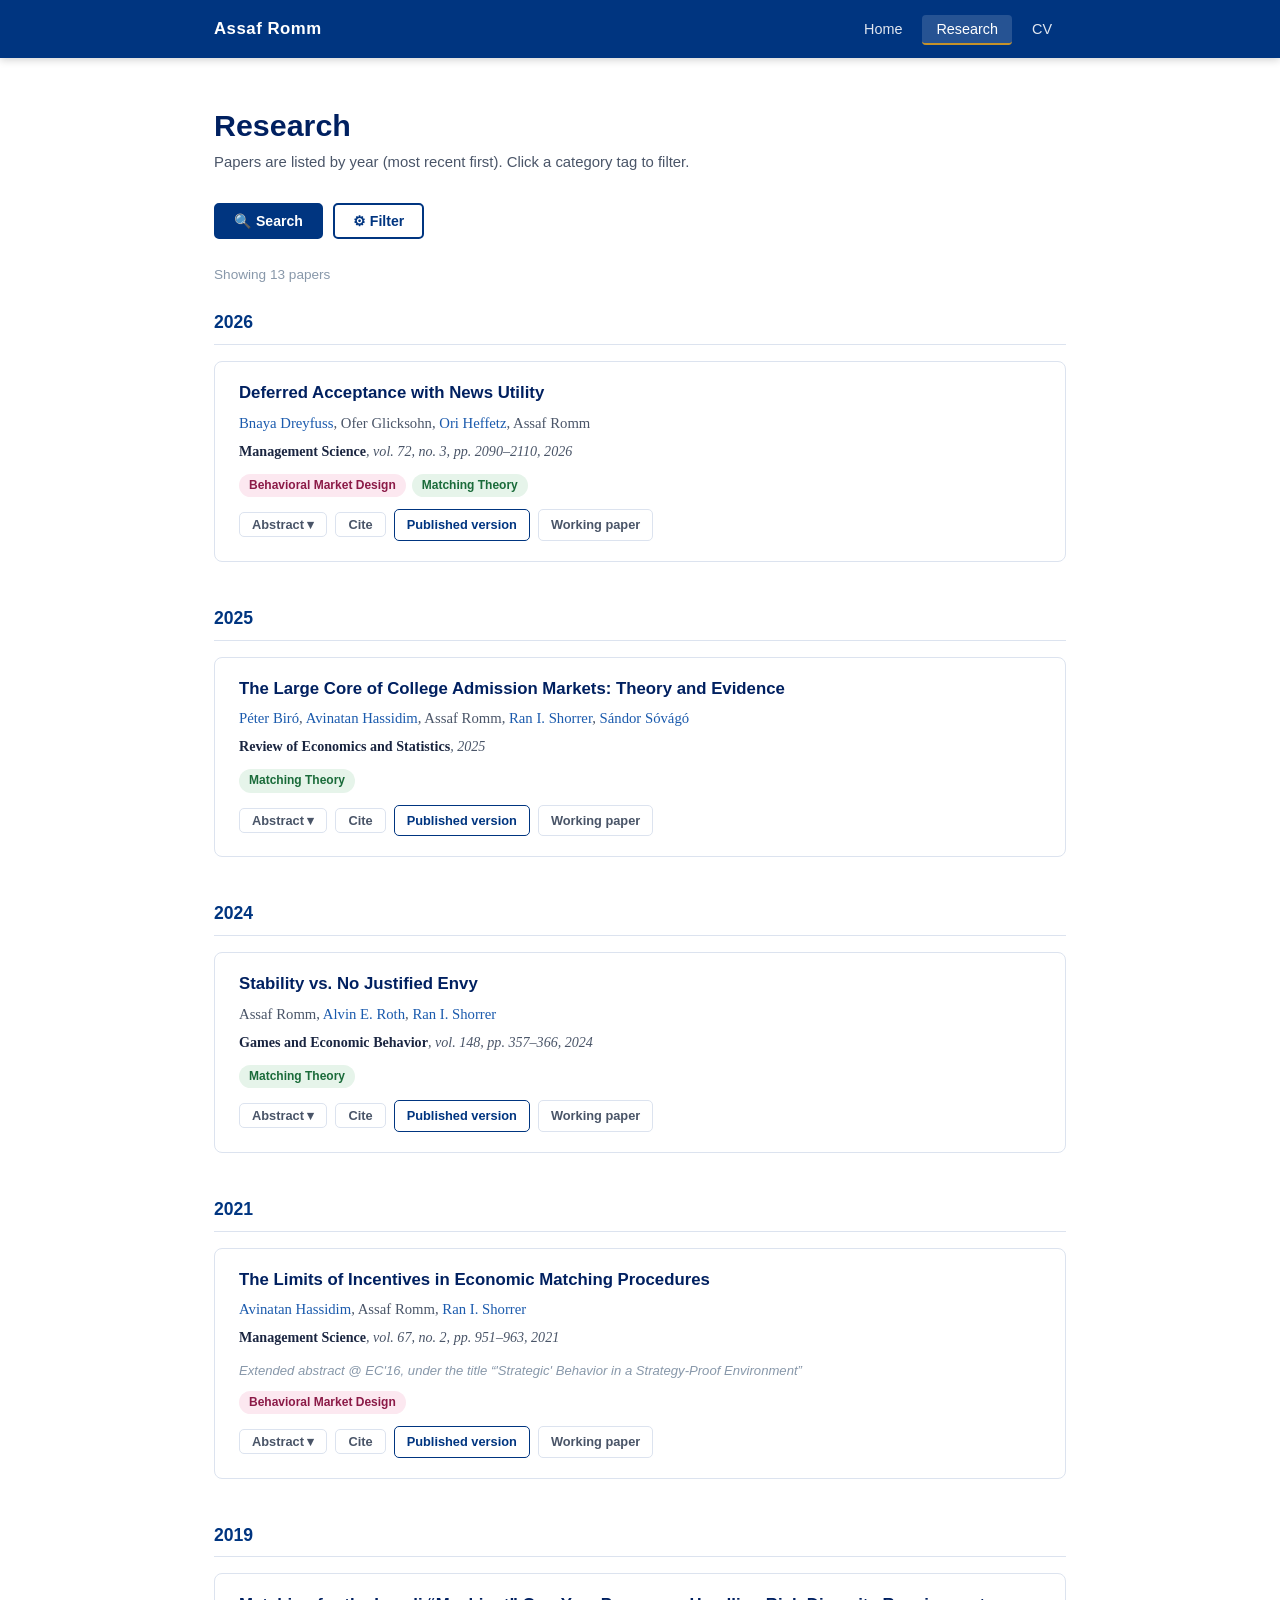
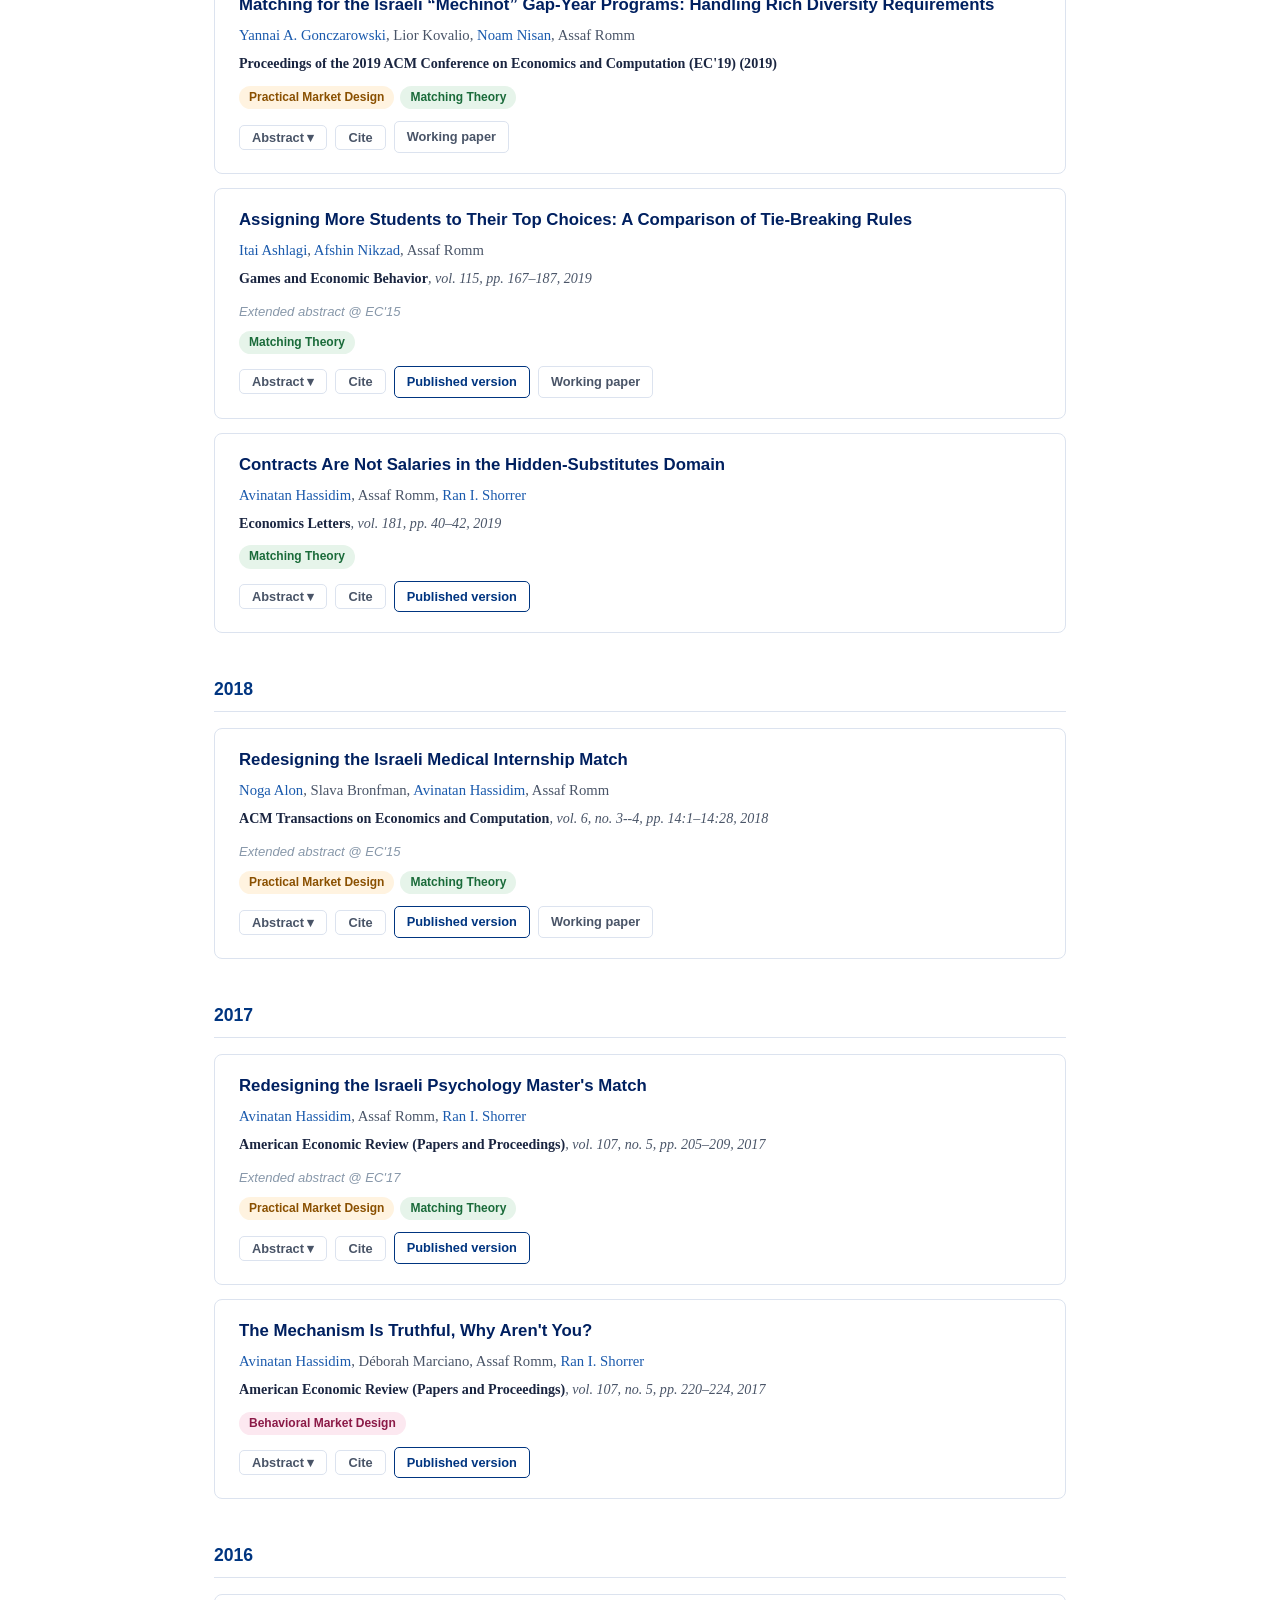
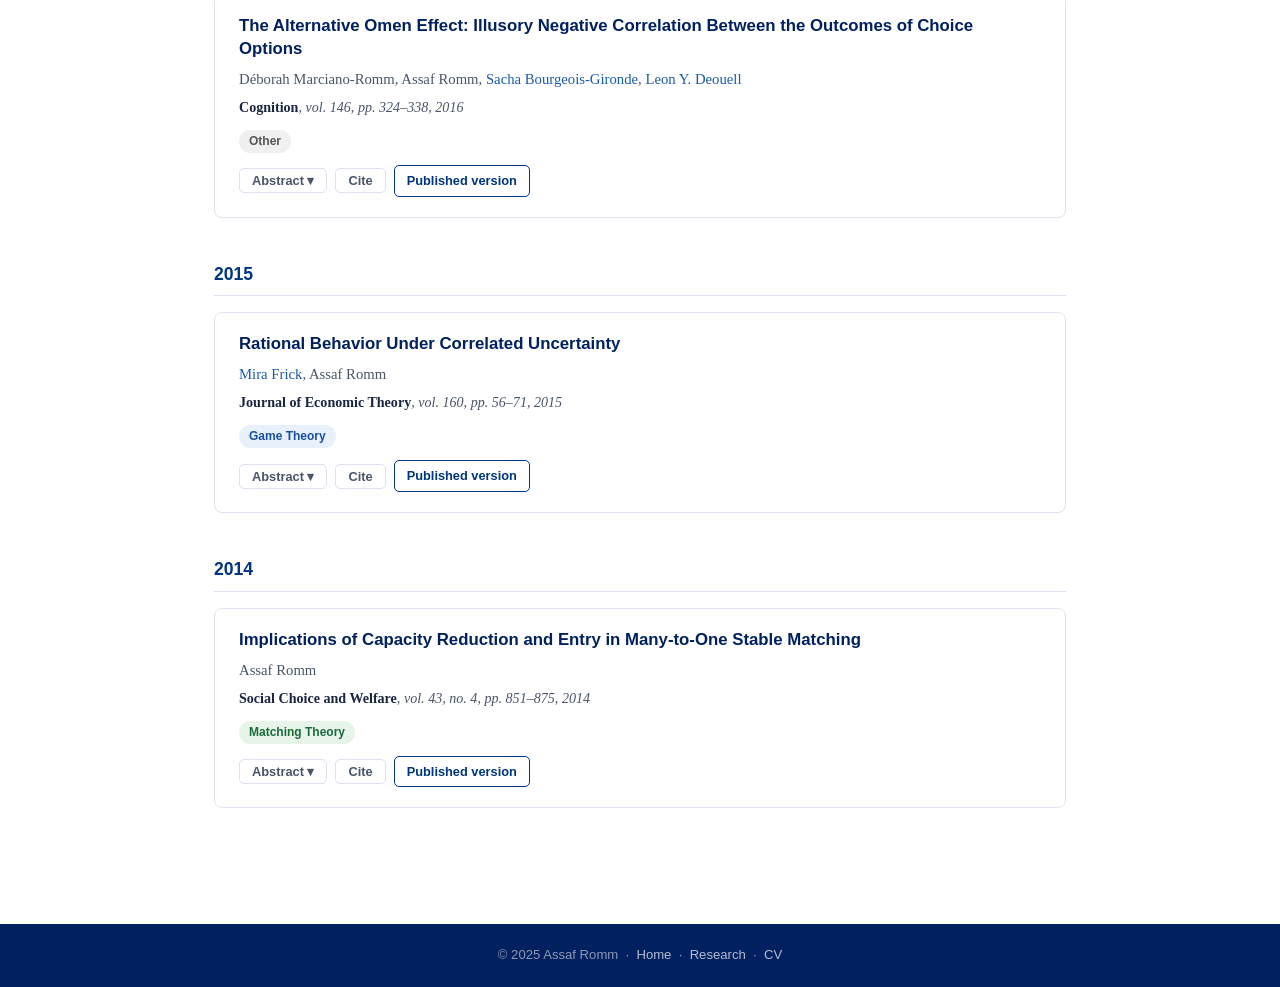
==== research.html @ cd363806 "Add files via upload" ====
<!DOCTYPE html>
<html lang="en">
<head>
  <meta charset="UTF-8" />
  <meta name="viewport" content="width=device-width, initial-scale=1.0" />
  <title>Research — Assaf Romm</title>
  <link rel="stylesheet" href="styles.css" />
</head>
<body>

<!-- ── Navigation ── -->
<nav>
  <div class="nav-inner">
    <a href="index.html" class="nav-brand">Assaf Romm</a>
    <button class="nav-toggle" id="nav-toggle" aria-label="Toggle menu">
      <span></span><span></span><span></span>
    </button>
    <ul class="nav-links" id="nav-links">
      <li><a href="index.html">Home</a></li>
      <li><a href="research.html" class="active">Research</a></li>
      <li><a href="cv.html">CV</a></li>
    </ul>
  </div>
</nav>

<!-- ── Page content ── -->
<div class="page-content">

  <div class="research-header">
    <h1 style="font-size:1.9rem; color:var(--primary-dark); margin-bottom:6px;">Research</h1>
    <p style="color:var(--text-mid); font-family:'Arial',sans-serif; font-size:0.93rem;">
      Papers are listed by year (most recent first). Click a category tag to filter.
    </p>
  </div>

  <!-- Controls -->
  <div class="research-controls">
    <button class="btn btn-primary" id="search-btn">🔍 Search</button>
    <button class="btn btn-outline" id="filter-btn">⚙ Filter</button>
  </div>

  <!-- Search bar (hidden until toggled) -->
  <div class="search-wrap" id="search-wrap">
    <input type="text" id="search-input" placeholder="Search by title, author, keyword…" autocomplete="off" />
    <button class="btn btn-sm btn-ghost" id="search-close">✕</button>
  </div>

  <!-- Filter panel (hidden until toggled) -->
  <div class="filter-panel" id="filter-panel">

    <div class="filter-group">
      <label class="filter-title">Category</label>
      <div class="filter-checkboxes">
        <label>
          <input type="checkbox" class="cat-filter" value="Game Theory" />
          <span class="tag tag-game-theory" style="pointer-events:none">Game Theory</span>
        </label>
        <label>
          <input type="checkbox" class="cat-filter" value="Matching Theory" />
          <span class="tag tag-matching-theory" style="pointer-events:none">Matching Theory</span>
        </label>
        <label>
          <input type="checkbox" class="cat-filter" value="Practical Market Design" />
          <span class="tag tag-practical-market-design" style="pointer-events:none">Practical Market Design</span>
        </label>
        <label>
          <input type="checkbox" class="cat-filter" value="Behavioral Market Design" />
          <span class="tag tag-behavioral-market-design" style="pointer-events:none">Behavioral Market Design</span>
        </label>
        <label>
          <input type="checkbox" class="cat-filter" value="Other" />
          <span class="tag tag-other" style="pointer-events:none">Other</span>
        </label>
      </div>
    </div>

    <div class="filter-group">
      <label class="filter-title">Coauthor</label>
      <select id="coauthor-filter" class="coauthor-select">
        <option value="">All coauthors</option>
      </select>
    </div>

    <div class="filter-group">
      <label class="filter-title">Year range</label>
      <div class="year-range-row">
        <input type="number" id="year-min" placeholder="From" min="1900" max="2100" />
        <span>–</span>
        <input type="number" id="year-max" placeholder="To"   min="1900" max="2100" />
      </div>
    </div>

    <div class="filter-footer">
      <button class="btn btn-sm btn-ghost" id="clear-filters">Clear filters</button>
    </div>
  </div>

  <!-- Result count -->
  <div class="paper-count" id="paper-count"></div>

  <!-- Papers rendered here -->
  <div id="papers-container">
    <div class="no-results" style="padding:40px 0;">
      Loading papers…
    </div>
  </div>

</div>

<!-- ── Cite Modal ── -->
<div class="modal-overlay" id="cite-modal" role="dialog" aria-modal="true" aria-label="Citation">
  <div class="modal-box">
    <button class="modal-close" id="cite-close" aria-label="Close">×</button>
    <h3>Cite this paper</h3>

    <p style="font-family:'Arial',sans-serif;font-size:0.82rem;color:var(--text-light);margin-bottom:6px;">
      Plain text citation
    </p>
    <div class="cite-text" id="cite-citation"></div>

    <p style="font-family:'Arial',sans-serif;font-size:0.82rem;color:var(--text-light);margin:14px 0 6px;">
      BibTeX
    </p>
    <div class="cite-text" id="cite-bibtex"></div>

    <div class="modal-footer">
      <button class="btn btn-sm btn-ghost" id="copy-citation-btn">Copy citation</button>
      <button class="btn btn-sm btn-outline" id="copy-bibtex-btn">Copy BibTeX</button>
    </div>
  </div>
</div>

<!-- ── Footer ── -->
<footer>
  <p>&copy; 2025 Assaf Romm &nbsp;·&nbsp;
    <a href="index.html">Home</a> &nbsp;·&nbsp;
    <a href="research.html">Research</a> &nbsp;·&nbsp;
    <a href="cv.html">CV</a>
  </p>
</footer>

<script>
  // Mobile nav toggle
  document.getElementById('nav-toggle').addEventListener('click', () => {
    document.getElementById('nav-links').classList.toggle('open');
  });

  // Search close button
  document.getElementById('search-close')?.addEventListener('click', () => {
    document.getElementById('search-wrap').classList.remove('open');
    document.getElementById('search-input').value = '';
    if (typeof refresh === 'function') refresh();
  });
</script>
<script src="js/bib-parser.js"></script>
</body>
</html>
---- styles.css ----
/* ============================================================
   styles.css — Assaf Romm Academic Website
   Color scheme inspired by the Hebrew University Business School
   ============================================================ */

:root {
  --primary:        #003580;   /* HUJI deep navy */
  --primary-dark:   #002060;
  --primary-light:  #1a5aad;
  --accent:         #c5922a;   /* Gold */
  --accent-light:   #f5e9cc;
  --bg:             #ffffff;
  --bg-light:       #f4f6fa;
  --bg-mid:         #eaf0f8;
  --border:         #dce3ef;
  --text:           #1a2540;
  --text-mid:       #4a5568;
  --text-light:     #8898aa;
  --link:           #1a5aad;
  --link-hover:     #c5922a;
  --tag-gt:         #e8f0fb;
  --tag-gt-text:    #1a4f9e;
  --tag-mt:         #e6f4ea;
  --tag-mt-text:    #1a6b3a;
  --tag-pmd:        #fff3e0;
  --tag-pmd-text:   #8a5000;
  --tag-bmd:        #fce8f0;
  --tag-bmd-text:   #8b1a47;
}

/* ---- Reset & Base ---- */
*, *::before, *::after { box-sizing: border-box; margin: 0; padding: 0; }

html { scroll-behavior: smooth; }

body {
  font-family: 'Georgia', 'Times New Roman', serif;
  font-size: 16px;
  line-height: 1.7;
  color: var(--text);
  background: var(--bg);
}

a {
  color: var(--link);
  text-decoration: none;
  transition: color 0.18s;
}
a:hover { color: var(--link-hover); text-decoration: underline; }

h1, h2, h3, h4 {
  font-family: 'Arial', 'Helvetica Neue', sans-serif;
  font-weight: 700;
  line-height: 1.25;
  color: var(--primary-dark);
}

/* ---- Navigation ---- */
nav {
  background: var(--primary);
  position: sticky;
  top: 0;
  z-index: 100;
  box-shadow: 0 2px 8px rgba(0,0,0,0.18);
}

.nav-inner {
  max-width: 900px;
  margin: 0 auto;
  padding: 0 24px;
  display: flex;
  align-items: center;
  justify-content: space-between;
  height: 58px;
}

.nav-brand {
  font-family: 'Arial', sans-serif;
  font-size: 1.05rem;
  font-weight: 700;
  color: #fff;
  letter-spacing: 0.03em;
  text-decoration: none;
}
.nav-brand:hover { color: var(--accent); text-decoration: none; }

.nav-links {
  list-style: none;
  display: flex;
  gap: 6px;
}

.nav-links a {
  color: rgba(255,255,255,0.88);
  font-family: 'Arial', sans-serif;
  font-size: 0.9rem;
  font-weight: 500;
  padding: 6px 14px;
  border-radius: 4px;
  text-decoration: none;
  transition: background 0.18s, color 0.18s;
}
.nav-links a:hover,
.nav-links a.active {
  background: rgba(255,255,255,0.15);
  color: #fff;
  text-decoration: none;
}
.nav-links a.active {
  border-bottom: 2px solid var(--accent);
}

/* Hamburger (mobile) */
.nav-toggle {
  display: none;
  background: none;
  border: none;
  cursor: pointer;
  flex-direction: column;
  gap: 5px;
  padding: 4px;
}
.nav-toggle span {
  display: block;
  width: 24px;
  height: 2px;
  background: #fff;
  border-radius: 2px;
  transition: 0.3s;
}

/* ---- Page Layout ---- */
.page-content {
  max-width: 900px;
  margin: 0 auto;
  padding: 48px 24px 80px;
}

/* ---- Homepage Hero ---- */
.hero {
  background: linear-gradient(135deg, var(--primary) 0%, var(--primary-light) 100%);
  color: #fff;
  padding: 64px 24px 56px;
}

.hero-inner {
  max-width: 900px;
  margin: 0 auto;
  display: flex;
  align-items: center;
  gap: 48px;
}

.hero-photo {
  flex-shrink: 0;
  width: 160px;
  height: 160px;
  border-radius: 50%;
  border: 4px solid rgba(255,255,255,0.35);
  background: rgba(255,255,255,0.12);
  overflow: hidden;
  display: flex;
  align-items: center;
  justify-content: center;
  font-size: 3rem;
  color: rgba(255,255,255,0.5);
}

.hero-photo img {
  width: 100%;
  height: 100%;
  object-fit: cover;
}

.hero-text h1 {
  color: #fff;
  font-size: 2.4rem;
  margin-bottom: 6px;
}

.hero-text .hero-title {
  font-size: 1.05rem;
  color: rgba(255,255,255,0.82);
  font-family: 'Arial', sans-serif;
  margin-bottom: 4px;
}

.hero-text .hero-inst {
  font-size: 0.95rem;
  color: rgba(255,255,255,0.65);
  font-family: 'Arial', sans-serif;
}

.hero-text .hero-inst a {
  color: var(--accent);
}

/* ---- Sections ---- */
.section-title {
  font-size: 1.4rem;
  color: var(--primary);
  border-bottom: 2px solid var(--accent);
  padding-bottom: 8px;
  margin-bottom: 20px;
}

.bio-section {
  margin-bottom: 48px;
}

.bio-section p {
  margin-bottom: 14px;
  color: var(--text);
}

.contact-section {
  background: var(--bg-light);
  border: 1px solid var(--border);
  border-radius: 8px;
  padding: 28px 32px;
}

.contact-grid {
  display: grid;
  grid-template-columns: repeat(auto-fit, minmax(220px, 1fr));
  gap: 18px 32px;
  margin-top: 12px;
}

.contact-item {
  display: flex;
  flex-direction: column;
}

.contact-label {
  font-family: 'Arial', sans-serif;
  font-size: 0.75rem;
  font-weight: 700;
  text-transform: uppercase;
  letter-spacing: 0.08em;
  color: var(--text-light);
  margin-bottom: 2px;
}

.contact-value {
  font-size: 0.97rem;
  color: var(--text);
}

/* ---- Research Page ---- */
.research-header {
  margin-bottom: 28px;
}

.research-controls {
  display: flex;
  gap: 10px;
  flex-wrap: wrap;
  margin-bottom: 24px;
}

.btn {
  display: inline-flex;
  align-items: center;
  gap: 6px;
  padding: 8px 18px;
  border-radius: 5px;
  font-family: 'Arial', sans-serif;
  font-size: 0.88rem;
  font-weight: 600;
  cursor: pointer;
  transition: background 0.18s, color 0.18s, border-color 0.18s;
  border: 2px solid transparent;
  text-decoration: none;
}

.btn-primary {
  background: var(--primary);
  color: #fff;
  border-color: var(--primary);
}
.btn-primary:hover {
  background: var(--primary-dark);
  border-color: var(--primary-dark);
  color: #fff;
  text-decoration: none;
}

.btn-outline {
  background: transparent;
  color: var(--primary);
  border-color: var(--primary);
}
.btn-outline:hover {
  background: var(--bg-mid);
  text-decoration: none;
}

.btn-sm {
  padding: 4px 12px;
  font-size: 0.8rem;
  border-width: 1.5px;
}

.btn-ghost {
  background: transparent;
  color: var(--text-mid);
  border-color: var(--border);
}
.btn-ghost:hover {
  background: var(--bg-light);
  color: var(--text);
  text-decoration: none;
}

/* ---- Search Bar ---- */
.search-wrap {
  display: none;
  margin-bottom: 18px;
}
.search-wrap.open { display: flex; gap: 8px; align-items: center; }

#search-input {
  flex: 1;
  padding: 9px 14px;
  border: 2px solid var(--primary-light);
  border-radius: 5px;
  font-size: 0.95rem;
  font-family: 'Arial', sans-serif;
  color: var(--text);
  outline: none;
  transition: border-color 0.2s;
}
#search-input:focus { border-color: var(--primary); }

/* ---- Filter Panel ---- */
.filter-panel {
  display: none;
  background: var(--bg-light);
  border: 1px solid var(--border);
  border-radius: 8px;
  padding: 20px 24px;
  margin-bottom: 22px;
}
.filter-panel.open { display: grid; grid-template-columns: repeat(auto-fit, minmax(200px, 1fr)); gap: 20px 32px; }

.filter-group label.filter-title {
  display: block;
  font-family: 'Arial', sans-serif;
  font-size: 0.78rem;
  font-weight: 700;
  text-transform: uppercase;
  letter-spacing: 0.07em;
  color: var(--text-light);
  margin-bottom: 8px;
}

.filter-checkboxes {
  display: flex;
  flex-direction: column;
  gap: 6px;
}

.filter-checkboxes label {
  display: flex;
  align-items: center;
  gap: 7px;
  font-size: 0.9rem;
  cursor: pointer;
  color: var(--text);
}

.filter-checkboxes input[type="checkbox"] {
  accent-color: var(--primary);
  width: 14px;
  height: 14px;
}

.year-range-row {
  display: flex;
  gap: 10px;
  align-items: center;
}

.year-range-row input[type="number"] {
  width: 80px;
  padding: 6px 10px;
  border: 1.5px solid var(--border);
  border-radius: 4px;
  font-size: 0.9rem;
  color: var(--text);
  outline: none;
}
.year-range-row input:focus { border-color: var(--primary-light); }

.year-range-row span { color: var(--text-light); font-size: 0.9rem; }

.filter-footer {
  grid-column: 1 / -1;
  display: flex;
  gap: 10px;
  padding-top: 8px;
  border-top: 1px solid var(--border);
}

/* ---- Paper Count ---- */
.paper-count {
  font-family: 'Arial', sans-serif;
  font-size: 0.85rem;
  color: var(--text-light);
  margin-bottom: 16px;
}

/* ---- Year Group ---- */
.year-group {
  margin-bottom: 36px;
}

.year-heading {
  font-family: 'Arial', sans-serif;
  font-size: 1.1rem;
  font-weight: 700;
  color: var(--primary);
  padding: 6px 0;
  border-bottom: 1px solid var(--border);
  margin-bottom: 16px;
}

/* ---- Paper Card ---- */
.paper-card {
  background: var(--bg);
  border: 1px solid var(--border);
  border-radius: 8px;
  padding: 20px 24px;
  margin-bottom: 14px;
  transition: box-shadow 0.18s, border-color 0.18s;
}
.paper-card:hover {
  box-shadow: 0 3px 14px rgba(0, 53, 128, 0.09);
  border-color: #b8c8e0;
}

.paper-title {
  font-family: 'Arial', sans-serif;
  font-size: 1.05rem;
  font-weight: 700;
  color: var(--primary-dark);
  margin-bottom: 6px;
  line-height: 1.35;
}

.paper-title a {
  color: inherit;
}
.paper-title a:hover { color: var(--primary-light); text-decoration: none; }

.paper-authors {
  font-size: 0.92rem;
  color: var(--text-mid);
  margin-bottom: 4px;
}

.paper-authors a {
  color: var(--link);
}

.paper-venue {
  font-size: 0.88rem;
  color: var(--text-mid);
  font-style: italic;
  margin-bottom: 10px;
}

.paper-venue .venue-name {
  font-weight: 600;
  color: var(--text);
  font-style: normal;
}

.paper-tags {
  display: flex;
  flex-wrap: wrap;
  gap: 6px;
  margin-bottom: 12px;
}

.tag {
  display: inline-block;
  padding: 2px 10px;
  border-radius: 20px;
  font-family: 'Arial', sans-serif;
  font-size: 0.75rem;
  font-weight: 600;
  cursor: pointer;
  transition: opacity 0.15s;
  text-decoration: none;
  line-height: 1.6;
}
.tag:hover { opacity: 0.75; text-decoration: none; }

.tag-game-theory         { background: var(--tag-gt);  color: var(--tag-gt-text); }
.tag-matching-theory     { background: var(--tag-mt);  color: var(--tag-mt-text); }
.tag-practical-market-design { background: var(--tag-pmd); color: var(--tag-pmd-text); }
.tag-behavioral-market-design { background: var(--tag-bmd); color: var(--tag-bmd-text); }
.tag-other               { background: #f0f0f0; color: #555; }

/* ---- EC Abstract Note ---- */
.paper-ecnote {
  font-size: 0.82rem;
  color: var(--text-light);
  font-family: 'Arial', sans-serif;
  font-style: italic;
  margin-bottom: 8px;
}

/* ---- Coauthor dropdown ---- */
.coauthor-select {
  width: 100%;
  padding: 6px 10px;
  border: 1.5px solid var(--border);
  border-radius: 4px;
  font-size: 0.9rem;
  font-family: 'Arial', sans-serif;
  color: var(--text);
  background: var(--bg);
  outline: none;
  cursor: pointer;
}
.coauthor-select:focus { border-color: var(--primary-light); }

.paper-actions {
  display: flex;
  flex-wrap: wrap;
  gap: 8px;
  align-items: center;
}

/* ---- Abstract ---- */
.abstract-wrap {
  display: none;
  margin-top: 14px;
  padding: 14px 18px;
  background: var(--bg-light);
  border-left: 3px solid var(--primary-light);
  border-radius: 0 6px 6px 0;
  font-size: 0.93rem;
  color: var(--text-mid);
  line-height: 1.65;
}
.abstract-wrap.open { display: block; }

/* ---- Cite Modal ---- */
.modal-overlay {
  display: none;
  position: fixed;
  inset: 0;
  background: rgba(0,0,0,0.45);
  z-index: 1000;
  align-items: center;
  justify-content: center;
  padding: 20px;
}
.modal-overlay.open { display: flex; }

.modal-box {
  background: var(--bg);
  border-radius: 10px;
  padding: 28px 32px;
  max-width: 640px;
  width: 100%;
  box-shadow: 0 12px 40px rgba(0,0,0,0.22);
  position: relative;
}

.modal-box h3 {
  font-size: 1.1rem;
  margin-bottom: 14px;
  color: var(--primary);
}

.cite-text {
  background: var(--bg-light);
  border: 1px solid var(--border);
  border-radius: 6px;
  padding: 14px 16px;
  font-family: 'Courier New', monospace;
  font-size: 0.82rem;
  line-height: 1.6;
  white-space: pre-wrap;
  word-break: break-word;
  color: var(--text);
  max-height: 280px;
  overflow-y: auto;
}

.modal-footer {
  margin-top: 16px;
  display: flex;
  gap: 10px;
  justify-content: flex-end;
}

.modal-close {
  position: absolute;
  top: 14px;
  right: 16px;
  background: none;
  border: none;
  font-size: 1.4rem;
  cursor: pointer;
  color: var(--text-light);
  line-height: 1;
}
.modal-close:hover { color: var(--text); }

/* ---- CV Page ---- */
.cv-container {
  text-align: center;
  padding: 60px 0;
}

.cv-icon {
  font-size: 4rem;
  margin-bottom: 20px;
}

.cv-container h2 {
  font-size: 1.6rem;
  margin-bottom: 12px;
}

.cv-container p {
  color: var(--text-mid);
  margin-bottom: 28px;
  max-width: 500px;
  margin-left: auto;
  margin-right: auto;
}

/* ---- No Results ---- */
.no-results {
  text-align: center;
  padding: 48px 0;
  color: var(--text-light);
  font-family: 'Arial', sans-serif;
}

/* ---- Footer ---- */
footer {
  background: var(--primary-dark);
  color: rgba(255,255,255,0.55);
  text-align: center;
  padding: 20px;
  font-family: 'Arial', sans-serif;
  font-size: 0.82rem;
}
footer a { color: rgba(255,255,255,0.7); }
footer a:hover { color: #fff; }

/* ---- Responsive ---- */
@media (max-width: 680px) {
  .hero-inner {
    flex-direction: column;
    text-align: center;
    gap: 24px;
  }
  .hero-photo { width: 120px; height: 120px; }
  .hero-text h1 { font-size: 1.8rem; }

  .nav-links { display: none; flex-direction: column; }
  .nav-links.open {
    display: flex;
    position: absolute;
    top: 58px;
    left: 0; right: 0;
    background: var(--primary-dark);
    padding: 12px 16px;
    gap: 2px;
  }
  .nav-links.open a { display: block; padding: 10px 12px; border-radius: 4px; }
  .nav-toggle { display: flex; }

  .filter-panel.open { grid-template-columns: 1fr; }
  .page-content { padding: 32px 16px 60px; }
  .paper-card { padding: 16px; }
  .modal-box { padding: 20px; }
}
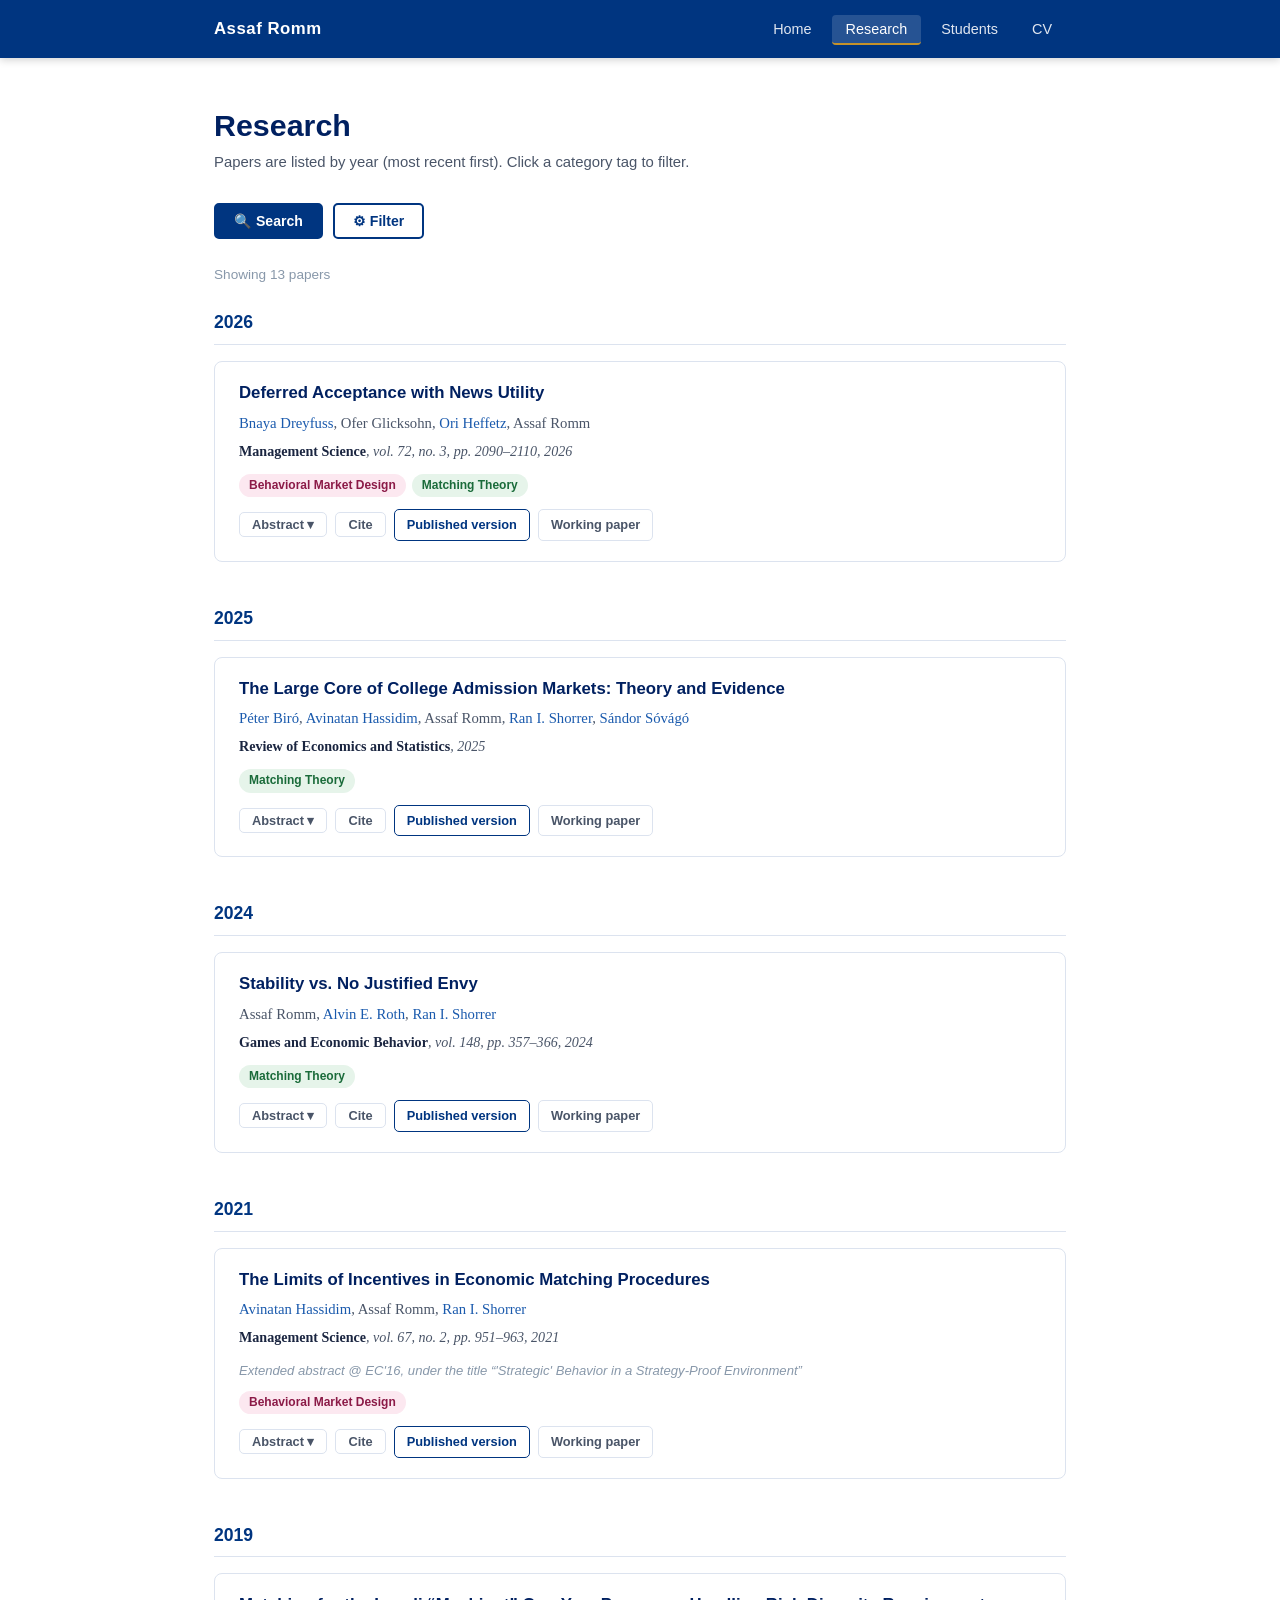
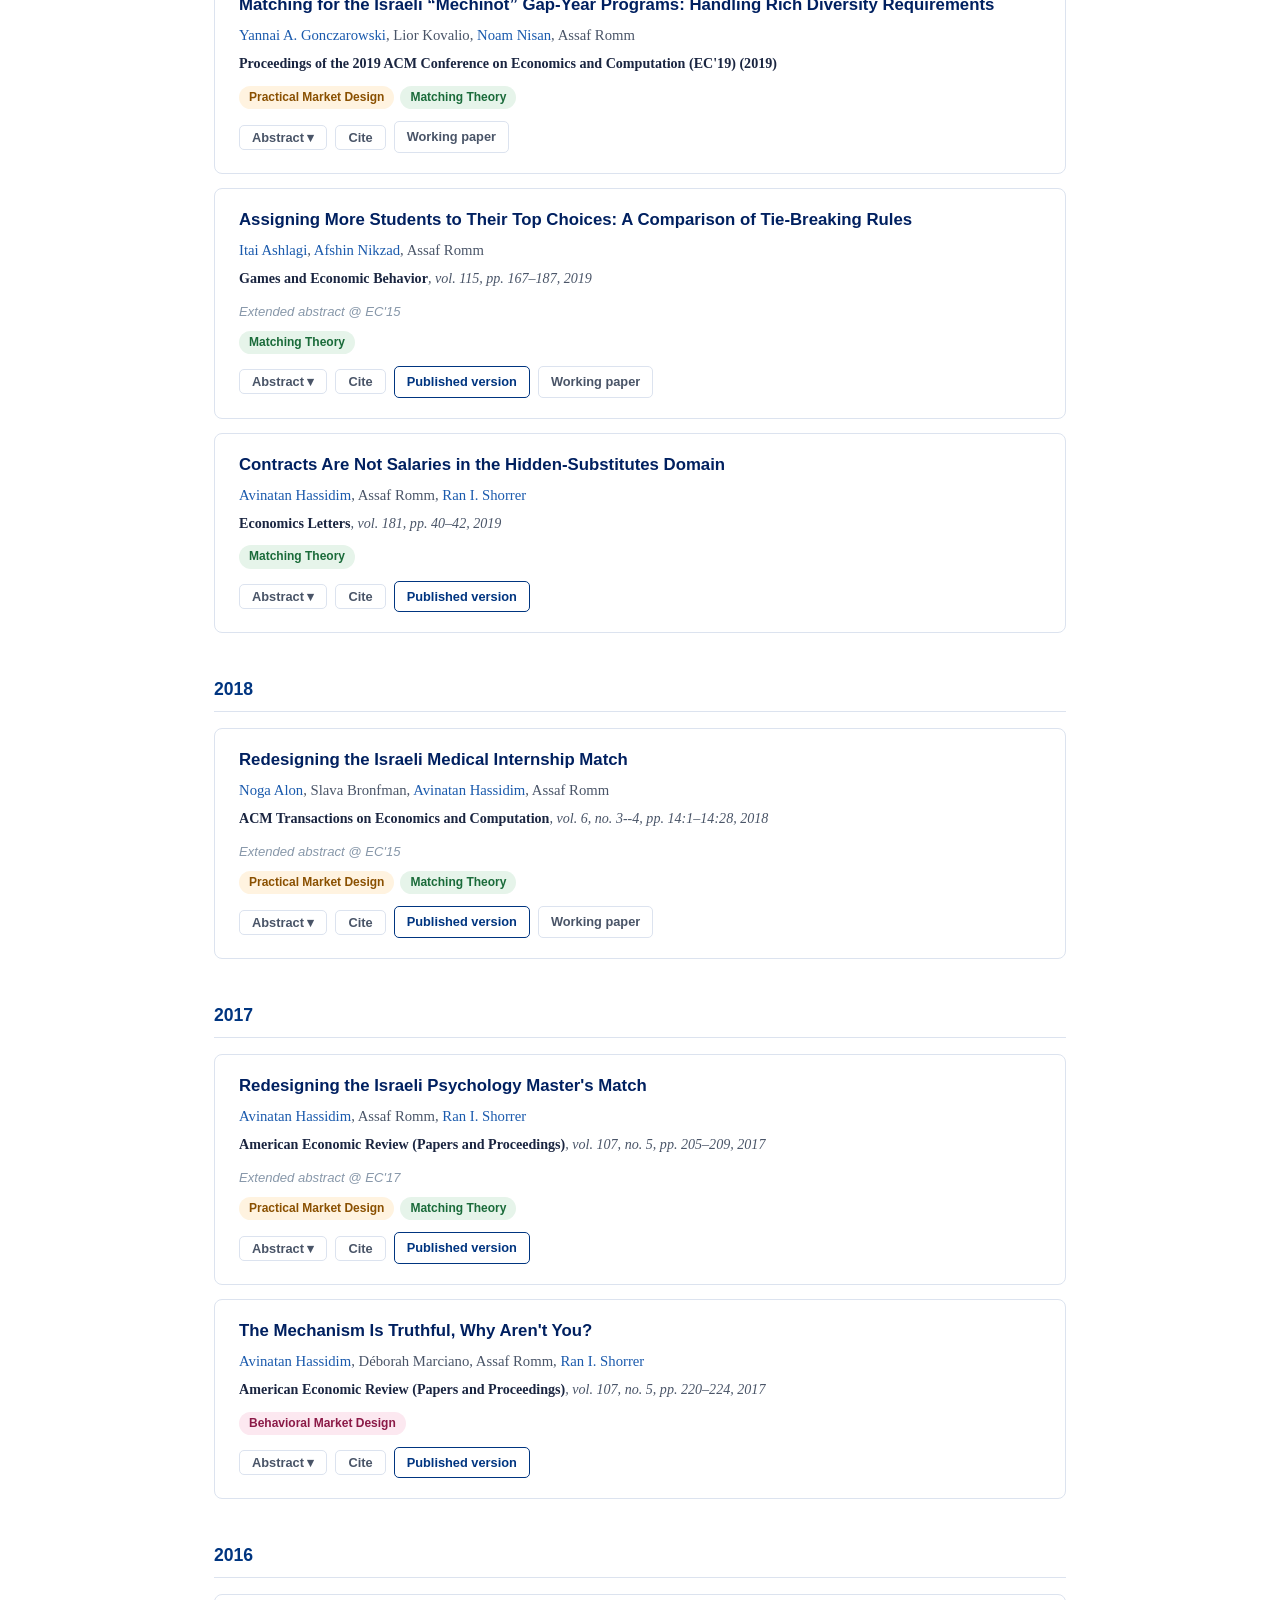
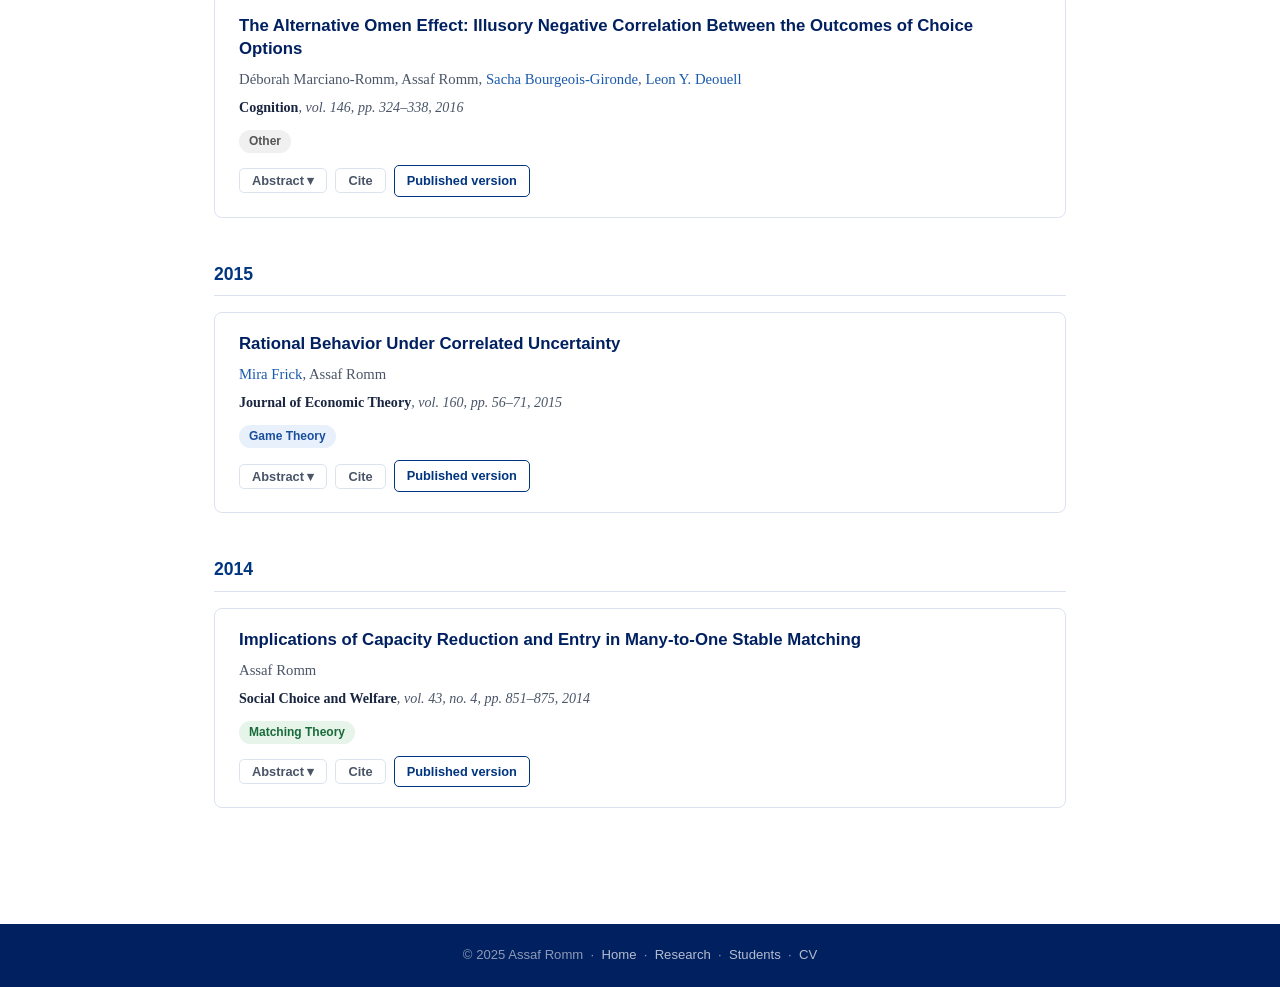
==== commit 2bfcf36a: "Add files via upload" ====
--- a/research.html
+++ b/research.html
@@ -18,6 +18,7 @@
     <ul class="nav-links" id="nav-links">
       <li><a href="index.html">Home</a></li>
       <li><a href="research.html" class="active">Research</a></li>
+      <li><a href="students.html">Students</a></li>
       <li><a href="cv.html">CV</a></li>
     </ul>
   </div>
@@ -135,6 +136,7 @@
   <p>&copy; 2025 Assaf Romm &nbsp;·&nbsp;
     <a href="index.html">Home</a> &nbsp;·&nbsp;
     <a href="research.html">Research</a> &nbsp;·&nbsp;
+    <a href="students.html">Students</a> &nbsp;·&nbsp;
     <a href="cv.html">CV</a>
   </p>
 </footer>
--- a/styles.css
+++ b/styles.css
@@ -637,6 +637,31 @@
   margin-right: auto;
 }
 
+/* ---- Students Page ---- */
+.students-list {
+  list-style: none;
+  padding: 0;
+  margin: 0;
+}
+
+.students-list li {
+  padding: 10px 0;
+  border-bottom: 1px solid var(--border);
+  font-size: 1rem;
+  color: var(--text);
+}
+
+.students-list li:last-child {
+  border-bottom: none;
+}
+
+.student-degree {
+  font-family: 'Arial', sans-serif;
+  font-size: 0.88rem;
+  color: var(--text-light);
+  margin-left: 6px;
+}
+
 /* ---- No Results ---- */
 .no-results {
   text-align: center;
